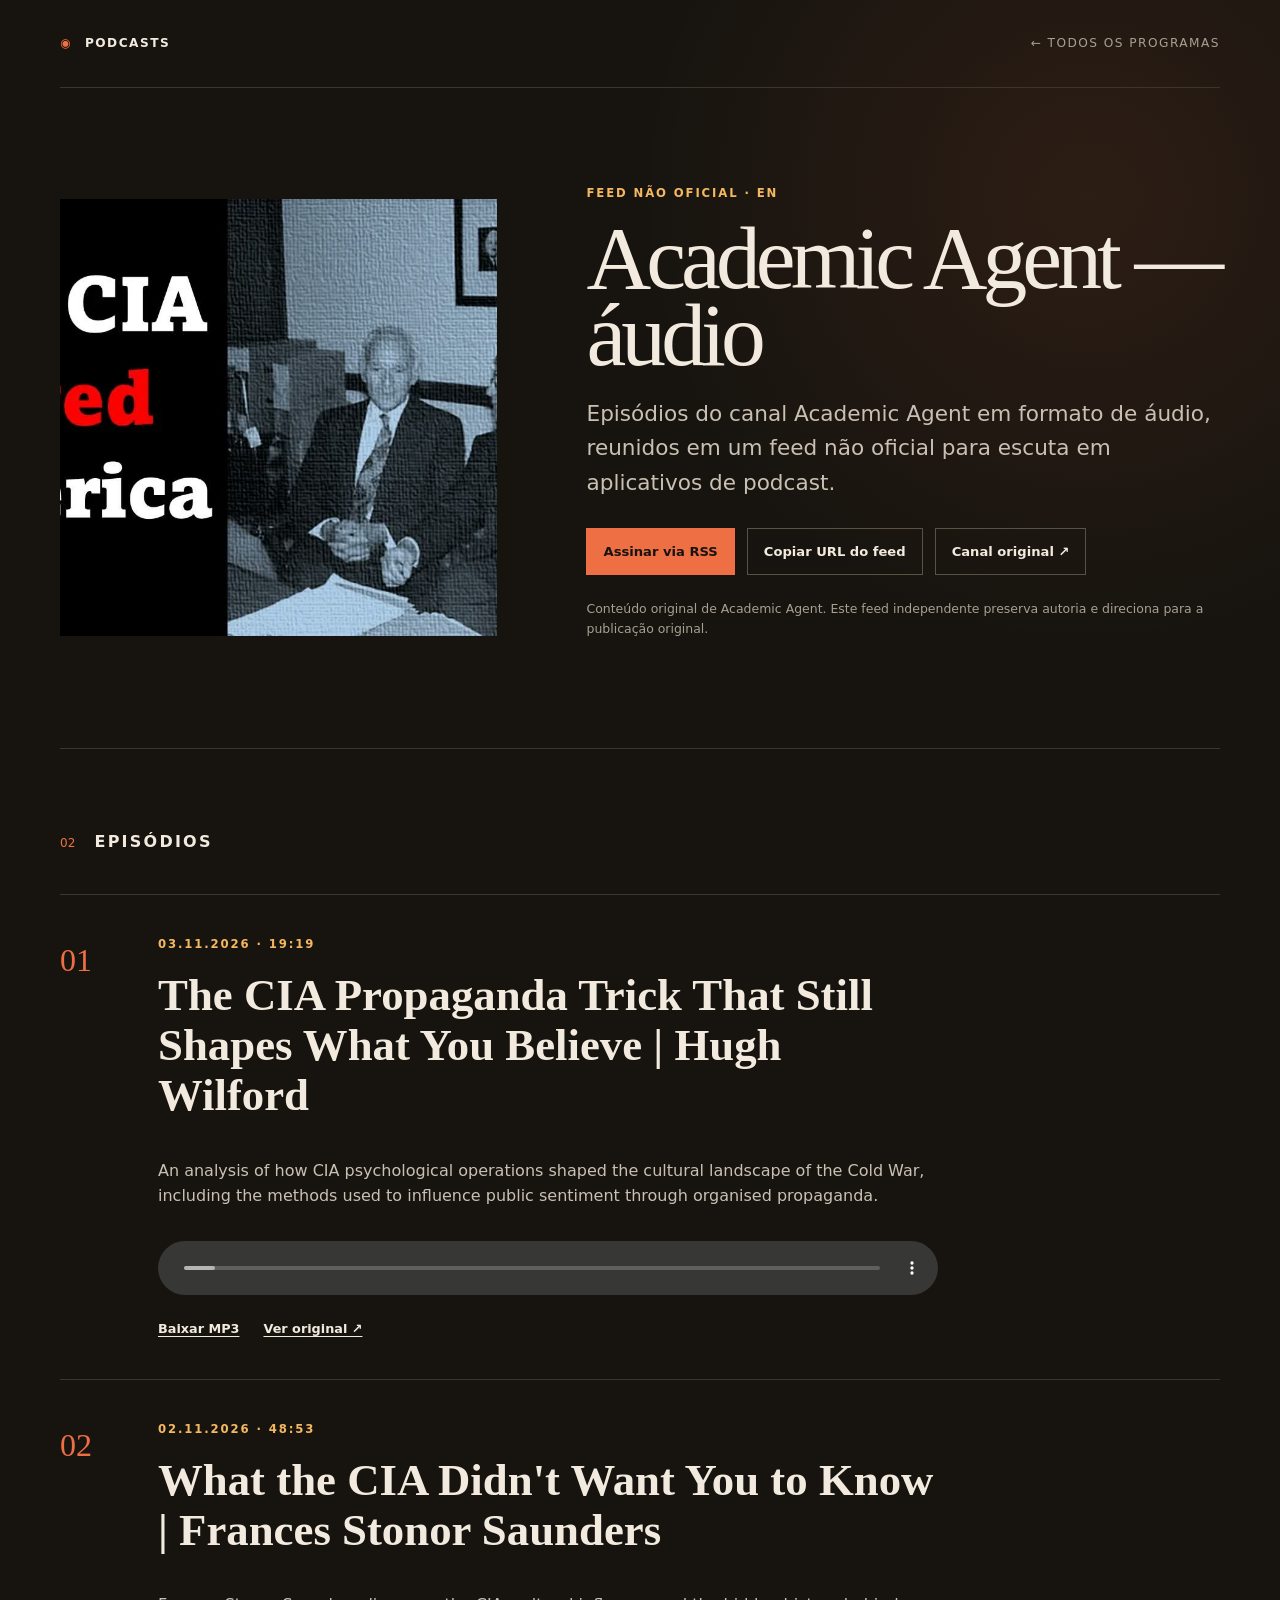
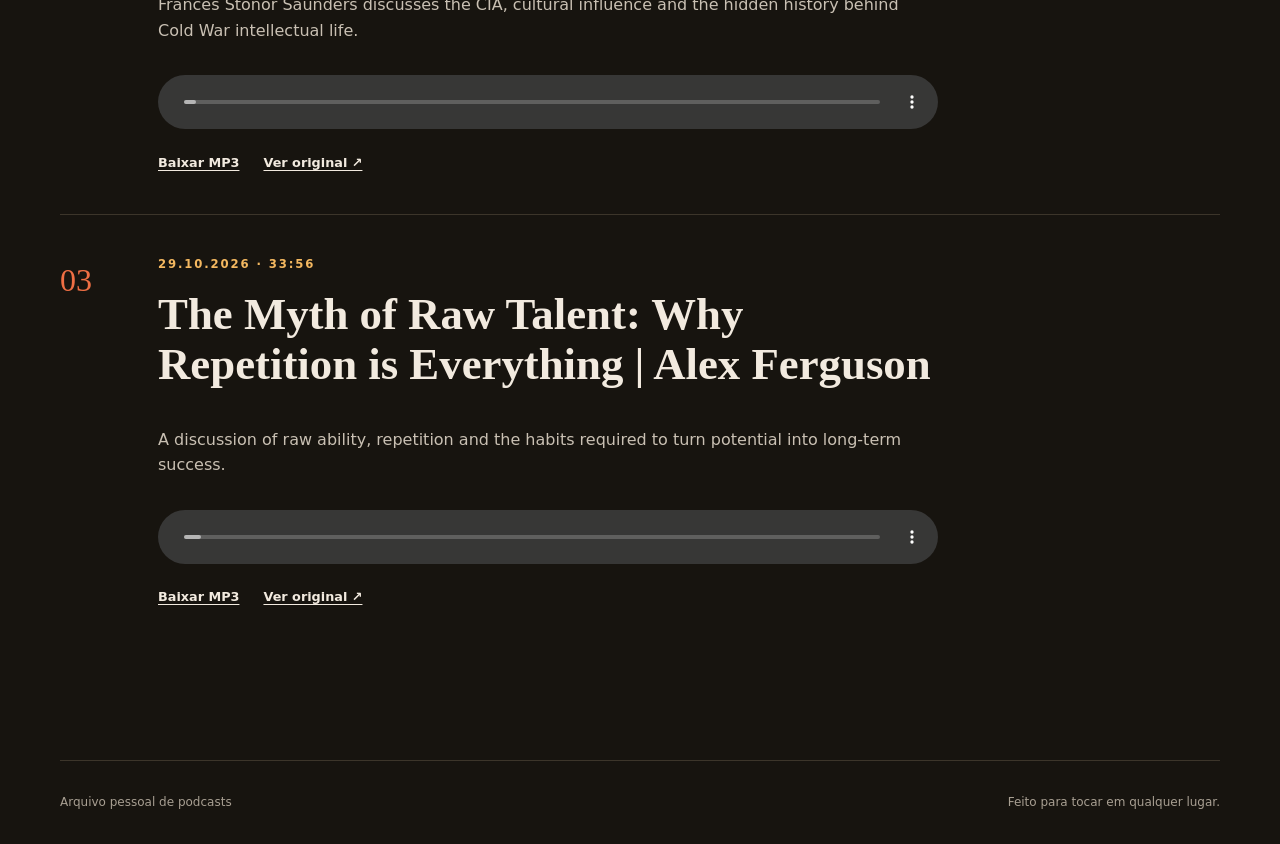
==== podcasts/academic-agent/index.html @ 00fd7386 "Publish Academic Agent podcast feed" ====
<!doctype html>
<html lang="pt-BR">
<head>
  <meta charset="utf-8">
  <meta name="viewport" content="width=device-width, initial-scale=1">
  <meta name="description" content="Episódios do canal Academic Agent em formato de áudio, reunidos em um feed não oficial para escuta em aplicativos de podcast.">
  <meta name="theme-color" content="#17140f">
  <title>Academic Agent — áudio</title>
  <link rel="stylesheet" href="../../assets/style.css">
</head>
<body>
  <a class="skip-link" href="#conteudo">Ir para o conteúdo</a>
  
  <header class="masthead">
    <a class="brand" href="../../"><span class="signal">◉</span> PODCASTS</a>
    <a class="back" href="../../">← Todos os programas</a>
  </header>
  <main id="conteudo">
    <section class="podcast-hero">
      <img src="media/Z9r53a1h7Ns.jpg" alt="Capa de Academic Agent — áudio">
      <div>
        <p class="kicker">Feed não oficial · EN</p>
        <h1>Academic Agent — áudio</h1>
        <p class="intro">Episódios do canal Academic Agent em formato de áudio, reunidos em um feed não oficial para escuta em aplicativos de podcast.</p>
        <div class="actions">
          <a class="button primary" href="feed.xml">Assinar via RSS</a>
          <button class="button" type="button" data-copy="https://brunosprak.github.io/podcasts/podcasts/academic-agent/feed.xml">Copiar URL do feed</button>
          <a class="button" href="https://www.youtube.com/channel/UCyawG3aTE7RmNQcFQskDWcw" target="_blank" rel="noopener">Canal original ↗</a>
        </div>
        <p class="disclaimer">Conteúdo original de Academic Agent. Este feed independente preserva autoria e direciona para a publicação original.</p>
      </div>
    </section>
    <section class="episodes" aria-labelledby="episodes-title">
      <div class="section-heading"><span>02</span><h2 id="episodes-title">Episódios</h2></div>
      
        <article class="episode">
          <div class="episode-number">01</div>
          <div class="episode-main">
            <p class="episode-meta"><time datetime="2026-11-03T00:00:00Z">03.11.2026</time> · 19:19</p>
            <h2>The CIA Propaganda Trick That Still Shapes What You Believe | Hugh Wilford</h2>
            <p>An analysis of how CIA psychological operations shaped the cultural landscape of the Cold War, including the methods used to influence public sentiment through organised propaganda.</p>
            <audio controls preload="metadata" src="media/Z9r53a1h7Ns.mp3">
              Seu navegador não suporta áudio HTML5.
            </audio>
            <div class="episode-links">
              <a href="media/Z9r53a1h7Ns.mp3" download>Baixar MP3</a>
              <a href="https://www.youtube.com/watch?v=Z9r53a1h7Ns" target="_blank" rel="noopener">Ver original ↗</a>
            </div>
          </div>
        </article>
        <article class="episode">
          <div class="episode-number">02</div>
          <div class="episode-main">
            <p class="episode-meta"><time datetime="2026-11-02T00:00:00Z">02.11.2026</time> · 48:53</p>
            <h2>What the CIA Didn&#x27;t Want You to Know | Frances Stonor Saunders</h2>
            <p>Frances Stonor Saunders discusses the CIA, cultural influence and the hidden history behind Cold War intellectual life.</p>
            <audio controls preload="metadata" src="media/NIOgg8N3wXU.mp3">
              Seu navegador não suporta áudio HTML5.
            </audio>
            <div class="episode-links">
              <a href="media/NIOgg8N3wXU.mp3" download>Baixar MP3</a>
              <a href="https://www.youtube.com/watch?v=NIOgg8N3wXU" target="_blank" rel="noopener">Ver original ↗</a>
            </div>
          </div>
        </article>
        <article class="episode">
          <div class="episode-number">03</div>
          <div class="episode-main">
            <p class="episode-meta"><time datetime="2026-10-29T00:00:00Z">29.10.2026</time> · 33:56</p>
            <h2>The Myth of Raw Talent: Why Repetition is Everything | Alex Ferguson</h2>
            <p>A discussion of raw ability, repetition and the habits required to turn potential into long-term success.</p>
            <audio controls preload="metadata" src="media/6lKrjvq8srg.mp3">
              Seu navegador não suporta áudio HTML5.
            </audio>
            <div class="episode-links">
              <a href="media/6lKrjvq8srg.mp3" download>Baixar MP3</a>
              <a href="https://www.youtube.com/watch?v=6lKrjvq8srg" target="_blank" rel="noopener">Ver original ↗</a>
            </div>
          </div>
        </article>
    </section>
  </main>
  <script src="../../assets/site.js"></script>
  <script type="application/ld+json">{"@context": "https://schema.org", "@type": "PodcastSeries", "name": "Academic Agent — áudio", "description": "Episódios do canal Academic Agent em formato de áudio, reunidos em um feed não oficial para escuta em aplicativos de podcast.", "url": "https://brunosprak.github.io/podcasts/podcasts/academic-agent/", "webFeed": "https://brunosprak.github.io/podcasts/podcasts/academic-agent/feed.xml", "author": {"@type": "Person", "name": "Academic Agent"}}</script>
  <footer><span>Arquivo pessoal de podcasts</span><span>Feito para tocar em qualquer lugar.</span></footer>
</body>
</html>
---- assets/style.css ----
:root {
  color-scheme: dark;
  --ink: #f2eadf;
  --muted: #a89f92;
  --paper: #17140f;
  --panel: #211d17;
  --line: #3c352a;
  --accent: #ef6f44;
  --accent-soft: #f4b860;
  --max: 1160px;
}

* { box-sizing: border-box; }
html { scroll-behavior: smooth; }
body {
  margin: 0;
  color: var(--ink);
  background: radial-gradient(circle at 85% 8%, rgba(239, 111, 68, .10), transparent 28rem), var(--paper);
  font-family: Inter, ui-sans-serif, system-ui, -apple-system, BlinkMacSystemFont, "Segoe UI", sans-serif;
  line-height: 1.6;
}
a { color: inherit; }
img { display: block; max-width: 100%; }
.skip-link { position: fixed; left: 1rem; top: -5rem; z-index: 20; padding: .7rem 1rem; background: var(--ink); color: var(--paper); }
.skip-link:focus { top: 1rem; }
.masthead, main, footer { width: min(calc(100% - 2.5rem), var(--max)); margin-inline: auto; }
.masthead { min-height: 88px; display: flex; align-items: center; justify-content: space-between; border-bottom: 1px solid var(--line); font-size: .76rem; letter-spacing: .12em; text-transform: uppercase; }
.brand { font-weight: 800; text-decoration: none; }
.signal { color: var(--accent); margin-right: .45rem; }
.edition, .back { color: var(--muted); }
.back { text-decoration: none; }
.back:hover { color: var(--ink); }
.hero { min-height: 64vh; display: grid; align-content: center; padding: 6rem 0; border-bottom: 1px solid var(--line); }
.kicker, .eyebrow, .episode-meta { margin: 0 0 1rem; color: var(--accent-soft); font-size: .73rem; font-weight: 750; letter-spacing: .16em; text-transform: uppercase; }
h1, h2, p { margin-top: 0; }
.hero h1, .podcast-hero h1 { max-width: 950px; margin-bottom: 1.75rem; font-family: Georgia, "Times New Roman", serif; font-size: clamp(3.8rem, 10vw, 8.6rem); font-weight: 400; letter-spacing: -.055em; line-height: .86; }
.hero h1 em { color: var(--accent); font-weight: 400; }
.intro { max-width: 690px; margin-bottom: 0; color: #c9c0b3; font-size: clamp(1.05rem, 2vw, 1.35rem); }
.catalog, .episodes { padding: 5rem 0 7rem; }
.section-heading { display: flex; align-items: baseline; gap: 1.2rem; margin-bottom: 2.5rem; }
.section-heading span { color: var(--accent); font-size: .75rem; }
.section-heading h2 { margin: 0; font-size: 1rem; letter-spacing: .14em; text-transform: uppercase; }
.show-card { display: grid; grid-template-columns: minmax(220px, 420px) 1fr; gap: clamp(2rem, 6vw, 6rem); padding: 2rem; background: var(--panel); border: 1px solid var(--line); }
.cover-link { align-self: start; overflow: hidden; }
.cover-link img { width: 100%; aspect-ratio: 16 / 9; object-fit: cover; transition: transform .4s ease; }
.cover-link:hover img { transform: scale(1.025); }
.show-copy { align-self: center; }
.show-copy h2 { font-family: Georgia, serif; font-size: clamp(2rem, 4vw, 3.4rem); line-height: 1; }
.show-copy h2 a { text-decoration: none; }
.show-copy > p:not(.eyebrow) { color: #c9c0b3; }
.latest { padding-top: 1rem; border-top: 1px solid var(--line); font-size: .9rem; }
.actions { display: flex; flex-wrap: wrap; gap: .75rem; margin-top: 1.75rem; }
.button { appearance: none; padding: .75rem 1rem; color: var(--ink); background: transparent; border: 1px solid #5a5144; border-radius: 0; font: inherit; font-size: .82rem; font-weight: 700; text-decoration: none; cursor: pointer; }
.button:hover, .button:focus-visible { border-color: var(--ink); }
.button.primary { color: #17140f; background: var(--accent); border-color: var(--accent); }
.button.primary:hover { background: #ff8358; }
.podcast-hero { display: grid; grid-template-columns: minmax(280px, 1fr) 1.45fr; gap: clamp(2.5rem, 7vw, 7rem); align-items: center; padding: 6rem 0; border-bottom: 1px solid var(--line); }
.podcast-hero > img { width: 100%; aspect-ratio: 1; object-fit: cover; }
.podcast-hero h1 { margin-bottom: 1.5rem; font-size: clamp(3.2rem, 7vw, 6.8rem); }
.disclaimer { margin-top: 1.5rem; color: var(--muted); font-size: .78rem; }
.episode { display: grid; grid-template-columns: 74px minmax(0, 780px); gap: 1.5rem; padding: 2.5rem 0; border-top: 1px solid var(--line); }
.episode-number { color: var(--accent); font-family: Georgia, serif; font-size: 2rem; }
.episode h2 { font-family: Georgia, serif; font-size: clamp(1.75rem, 4vw, 2.8rem); line-height: 1.12; }
.episode p:not(.episode-meta) { color: #c9c0b3; }
.episode audio { width: 100%; margin-top: 1rem; accent-color: var(--accent); }
.episode-links { display: flex; gap: 1.5rem; margin-top: 1rem; font-size: .8rem; font-weight: 700; }
.episode-links a { text-underline-offset: .2rem; }
footer { display: flex; justify-content: space-between; gap: 1rem; padding: 2rem 0; color: var(--muted); border-top: 1px solid var(--line); font-size: .75rem; }

@media (max-width: 760px) {
  .edition { display: none; }
  .hero { min-height: 56vh; }
  .hero h1 { font-size: clamp(3.5rem, 18vw, 6rem); }
  .show-card, .podcast-hero { grid-template-columns: 1fr; }
  .show-card { padding: 1rem; }
  .podcast-hero { padding: 3rem 0; }
  .podcast-hero > img { aspect-ratio: 16 / 9; }
  .episode { grid-template-columns: 44px minmax(0, 1fr); }
  footer { flex-direction: column; }
}

@media (prefers-reduced-motion: reduce) {
  *, *::before, *::after { scroll-behavior: auto !important; transition: none !important; }
}
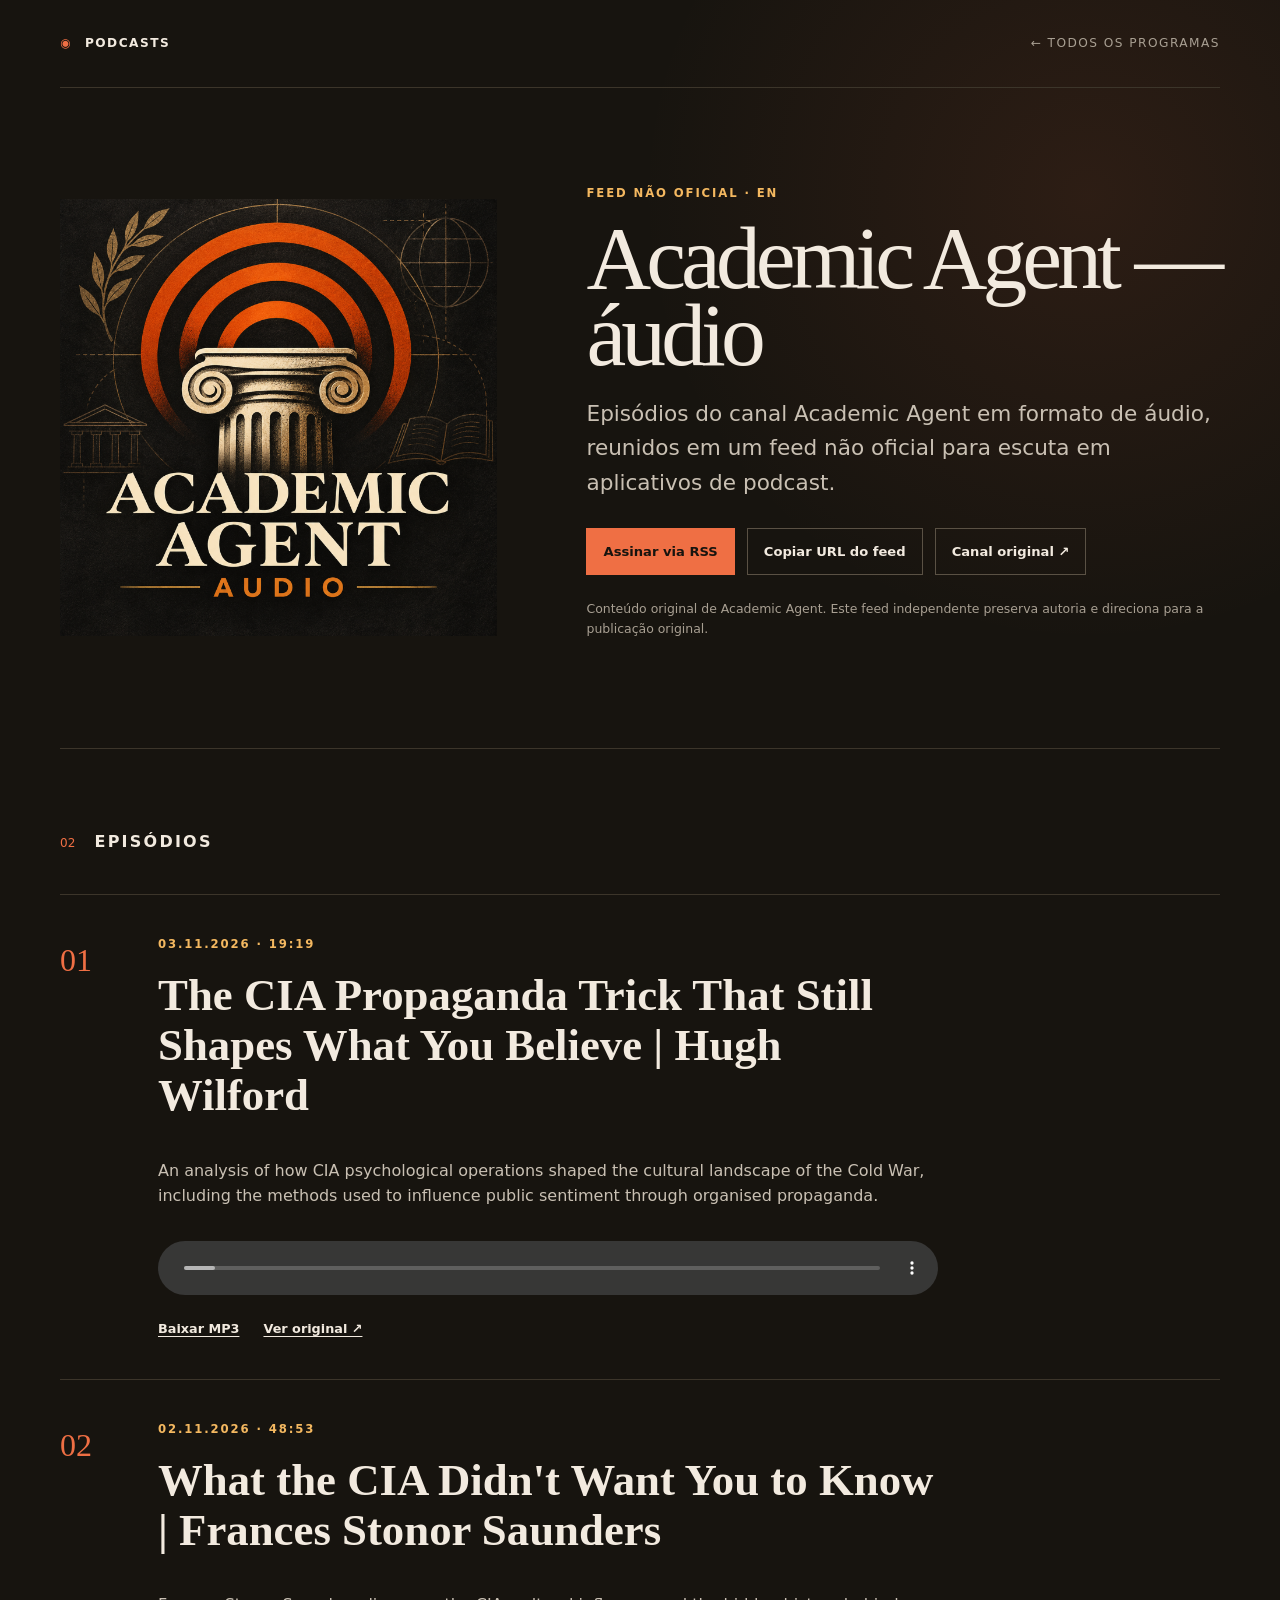
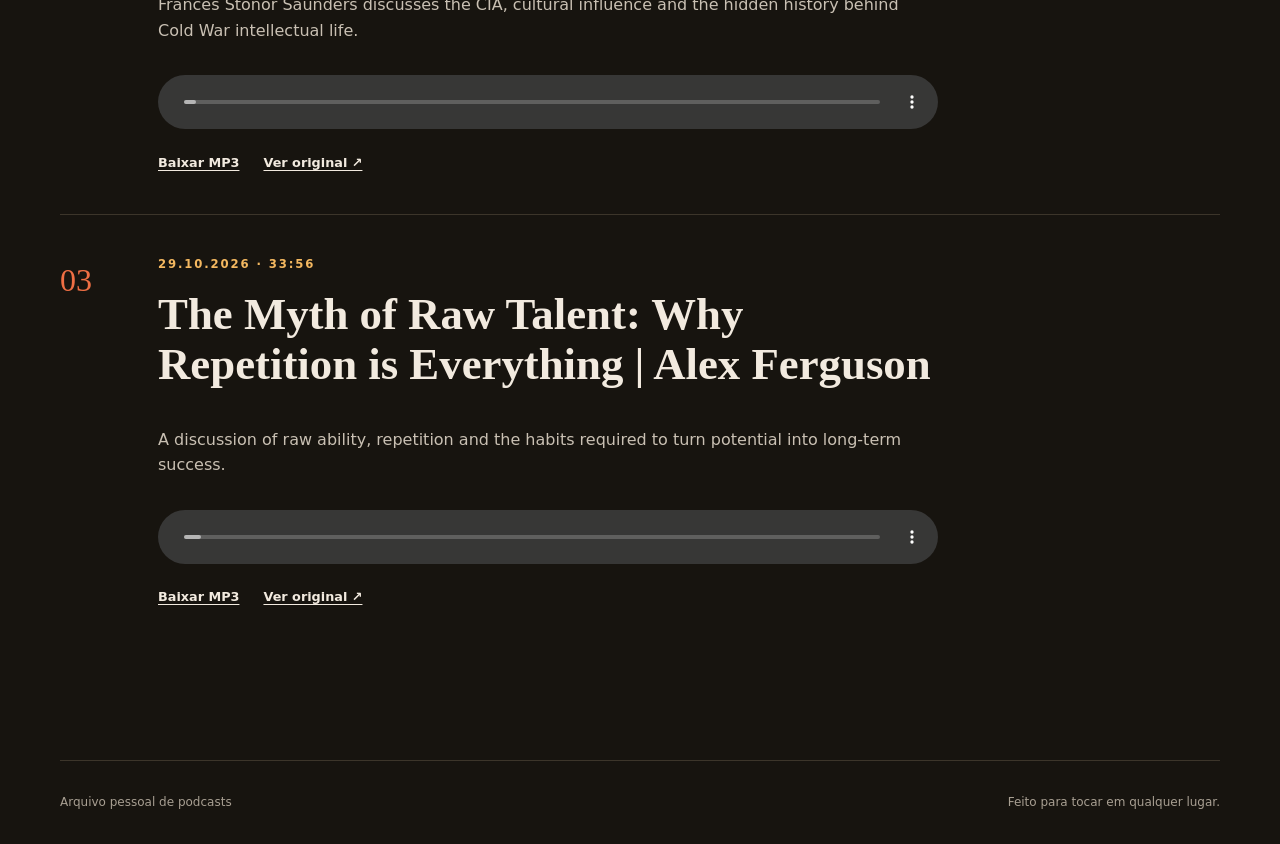
==== commit 5c1bfc81: "Add square podcast artwork" ====
--- a/podcasts/academic-agent/index.html
+++ b/podcasts/academic-agent/index.html
@@ -17,7 +17,7 @@
   </header>
   <main id="conteudo">
     <section class="podcast-hero">
-      <img src="media/Z9r53a1h7Ns.jpg" alt="Capa de Academic Agent — áudio">
+      <img src="media/artwork.png" alt="Capa de Academic Agent — áudio">
       <div>
         <p class="kicker">Feed não oficial · EN</p>
         <h1>Academic Agent — áudio</h1>
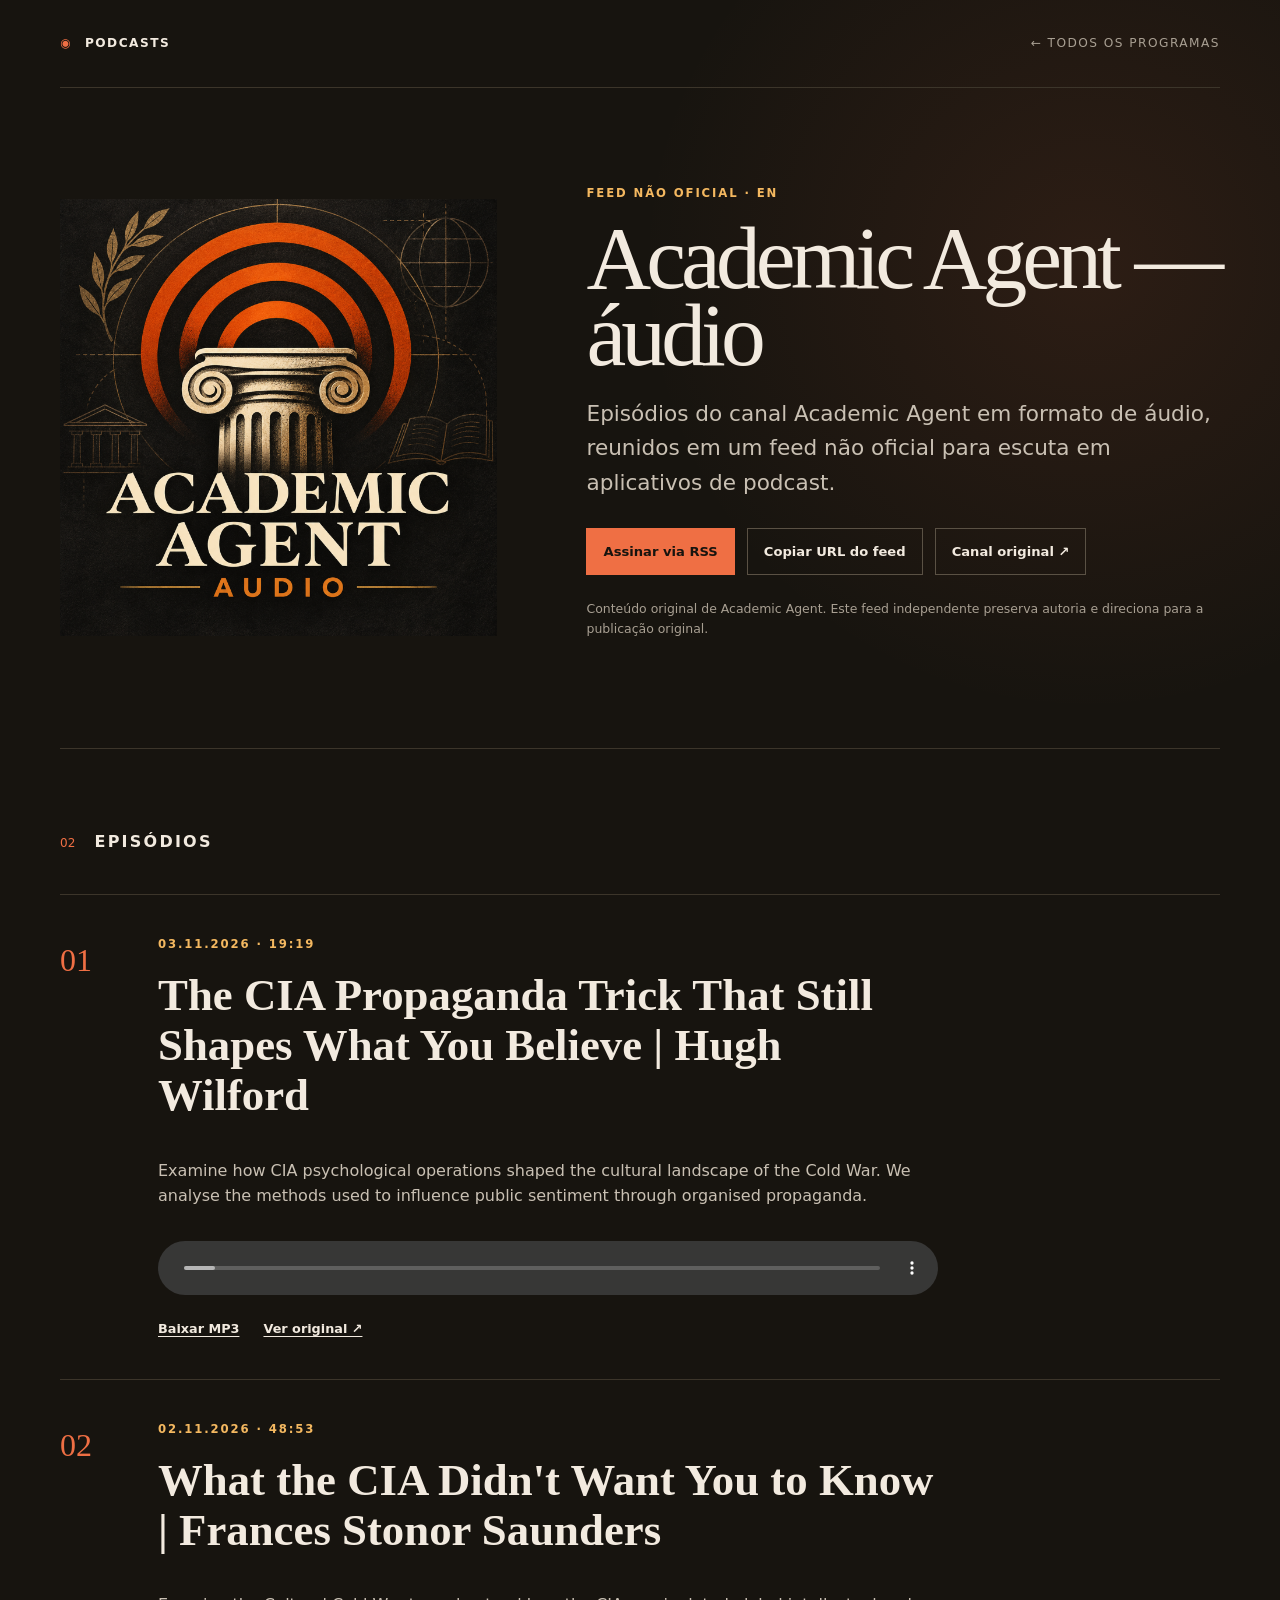
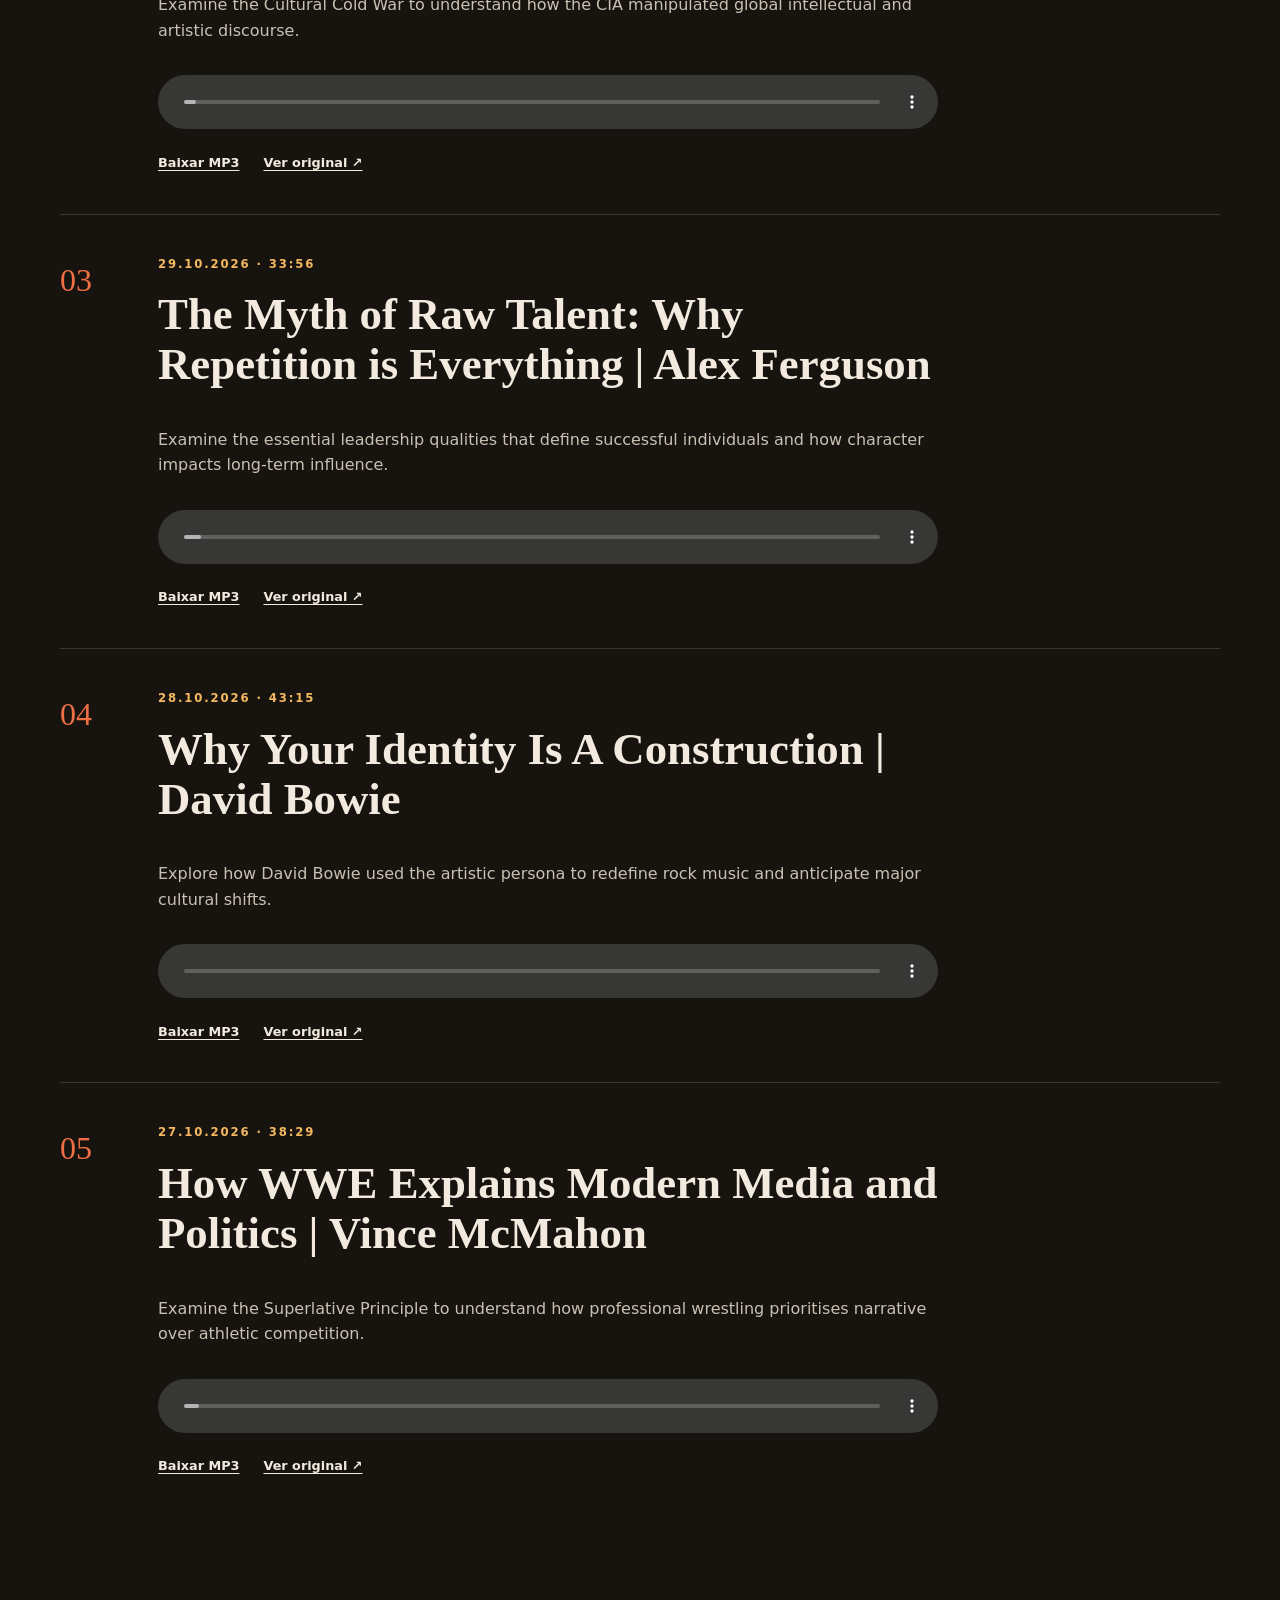
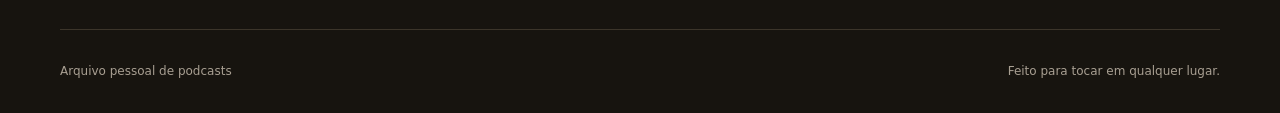
==== commit b38d111e: "Keep a rolling five-episode podcast feed" ====
--- a/podcasts/academic-agent/index.html
+++ b/podcasts/academic-agent/index.html
@@ -38,7 +38,7 @@
           <div class="episode-main">
             <p class="episode-meta"><time datetime="2026-11-03T00:00:00Z">03.11.2026</time> · 19:19</p>
             <h2>The CIA Propaganda Trick That Still Shapes What You Believe | Hugh Wilford</h2>
-            <p>An analysis of how CIA psychological operations shaped the cultural landscape of the Cold War, including the methods used to influence public sentiment through organised propaganda.</p>
+            <p>Examine how CIA psychological operations shaped the cultural landscape of the Cold War. We analyse the methods used to influence public sentiment through organised propaganda.</p>
             <audio controls preload="metadata" src="media/Z9r53a1h7Ns.mp3">
               Seu navegador não suporta áudio HTML5.
             </audio>
@@ -53,7 +53,7 @@
           <div class="episode-main">
             <p class="episode-meta"><time datetime="2026-11-02T00:00:00Z">02.11.2026</time> · 48:53</p>
             <h2>What the CIA Didn&#x27;t Want You to Know | Frances Stonor Saunders</h2>
-            <p>Frances Stonor Saunders discusses the CIA, cultural influence and the hidden history behind Cold War intellectual life.</p>
+            <p>Examine the Cultural Cold War to understand how the CIA manipulated global intellectual and artistic discourse.</p>
             <audio controls preload="metadata" src="media/NIOgg8N3wXU.mp3">
               Seu navegador não suporta áudio HTML5.
             </audio>
@@ -68,13 +68,43 @@
           <div class="episode-main">
             <p class="episode-meta"><time datetime="2026-10-29T00:00:00Z">29.10.2026</time> · 33:56</p>
             <h2>The Myth of Raw Talent: Why Repetition is Everything | Alex Ferguson</h2>
-            <p>A discussion of raw ability, repetition and the habits required to turn potential into long-term success.</p>
+            <p>Examine the essential leadership qualities that define successful individuals and how character impacts long-term influence.</p>
             <audio controls preload="metadata" src="media/6lKrjvq8srg.mp3">
               Seu navegador não suporta áudio HTML5.
             </audio>
             <div class="episode-links">
               <a href="media/6lKrjvq8srg.mp3" download>Baixar MP3</a>
               <a href="https://www.youtube.com/watch?v=6lKrjvq8srg" target="_blank" rel="noopener">Ver original ↗</a>
+            </div>
+          </div>
+        </article>
+        <article class="episode">
+          <div class="episode-number">04</div>
+          <div class="episode-main">
+            <p class="episode-meta"><time datetime="2026-10-28T00:00:00Z">28.10.2026</time> · 43:15</p>
+            <h2>Why Your Identity Is A Construction | David Bowie</h2>
+            <p>Explore how David Bowie used the artistic persona to redefine rock music and anticipate major cultural shifts.</p>
+            <audio controls preload="metadata" src="media/R20o2fbx5pQ.mp3">
+              Seu navegador não suporta áudio HTML5.
+            </audio>
+            <div class="episode-links">
+              <a href="media/R20o2fbx5pQ.mp3" download>Baixar MP3</a>
+              <a href="https://www.youtube.com/watch?v=R20o2fbx5pQ" target="_blank" rel="noopener">Ver original ↗</a>
+            </div>
+          </div>
+        </article>
+        <article class="episode">
+          <div class="episode-number">05</div>
+          <div class="episode-main">
+            <p class="episode-meta"><time datetime="2026-10-27T00:00:00Z">27.10.2026</time> · 38:29</p>
+            <h2>How WWE Explains Modern Media and Politics | Vince McMahon</h2>
+            <p>Examine the Superlative Principle to understand how professional wrestling prioritises narrative over athletic competition.</p>
+            <audio controls preload="metadata" src="media/tI1m5vQrxrE.mp3">
+              Seu navegador não suporta áudio HTML5.
+            </audio>
+            <div class="episode-links">
+              <a href="media/tI1m5vQrxrE.mp3" download>Baixar MP3</a>
+              <a href="https://www.youtube.com/watch?v=tI1m5vQrxrE" target="_blank" rel="noopener">Ver original ↗</a>
             </div>
           </div>
         </article>
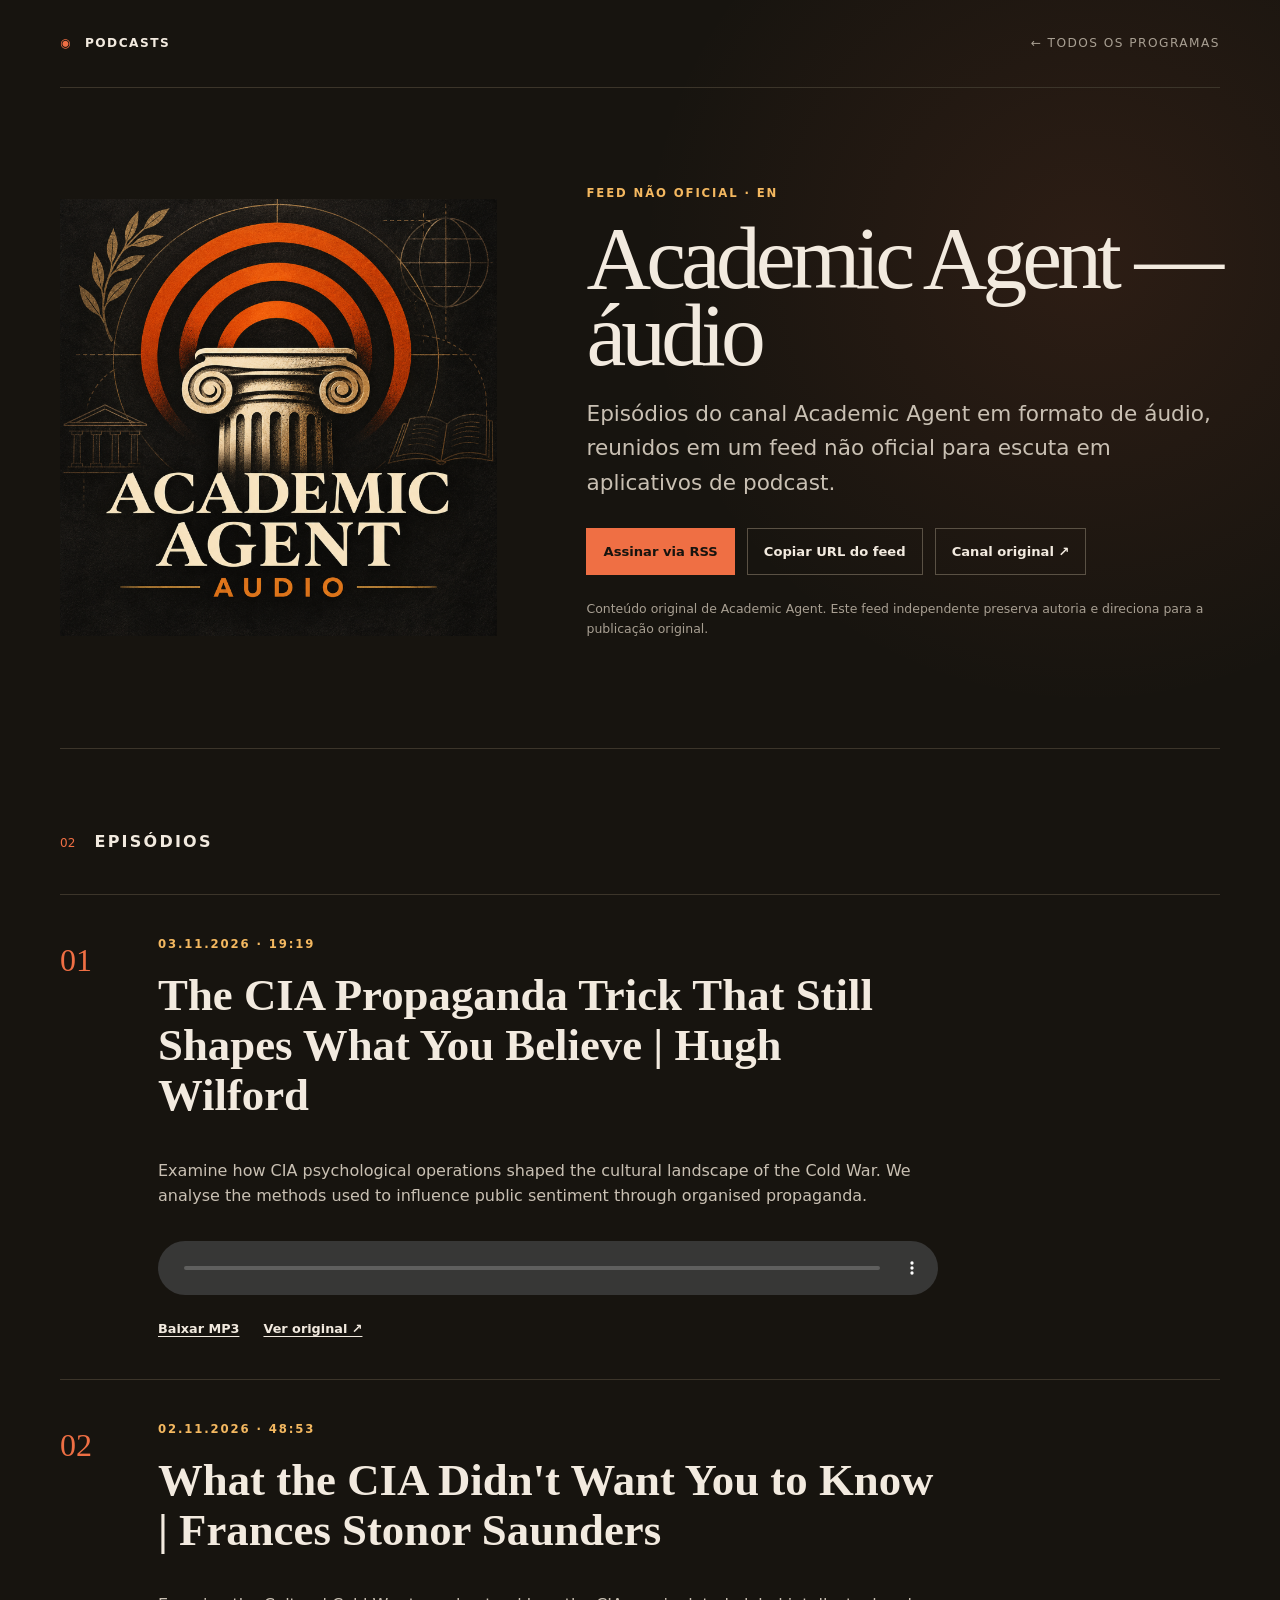
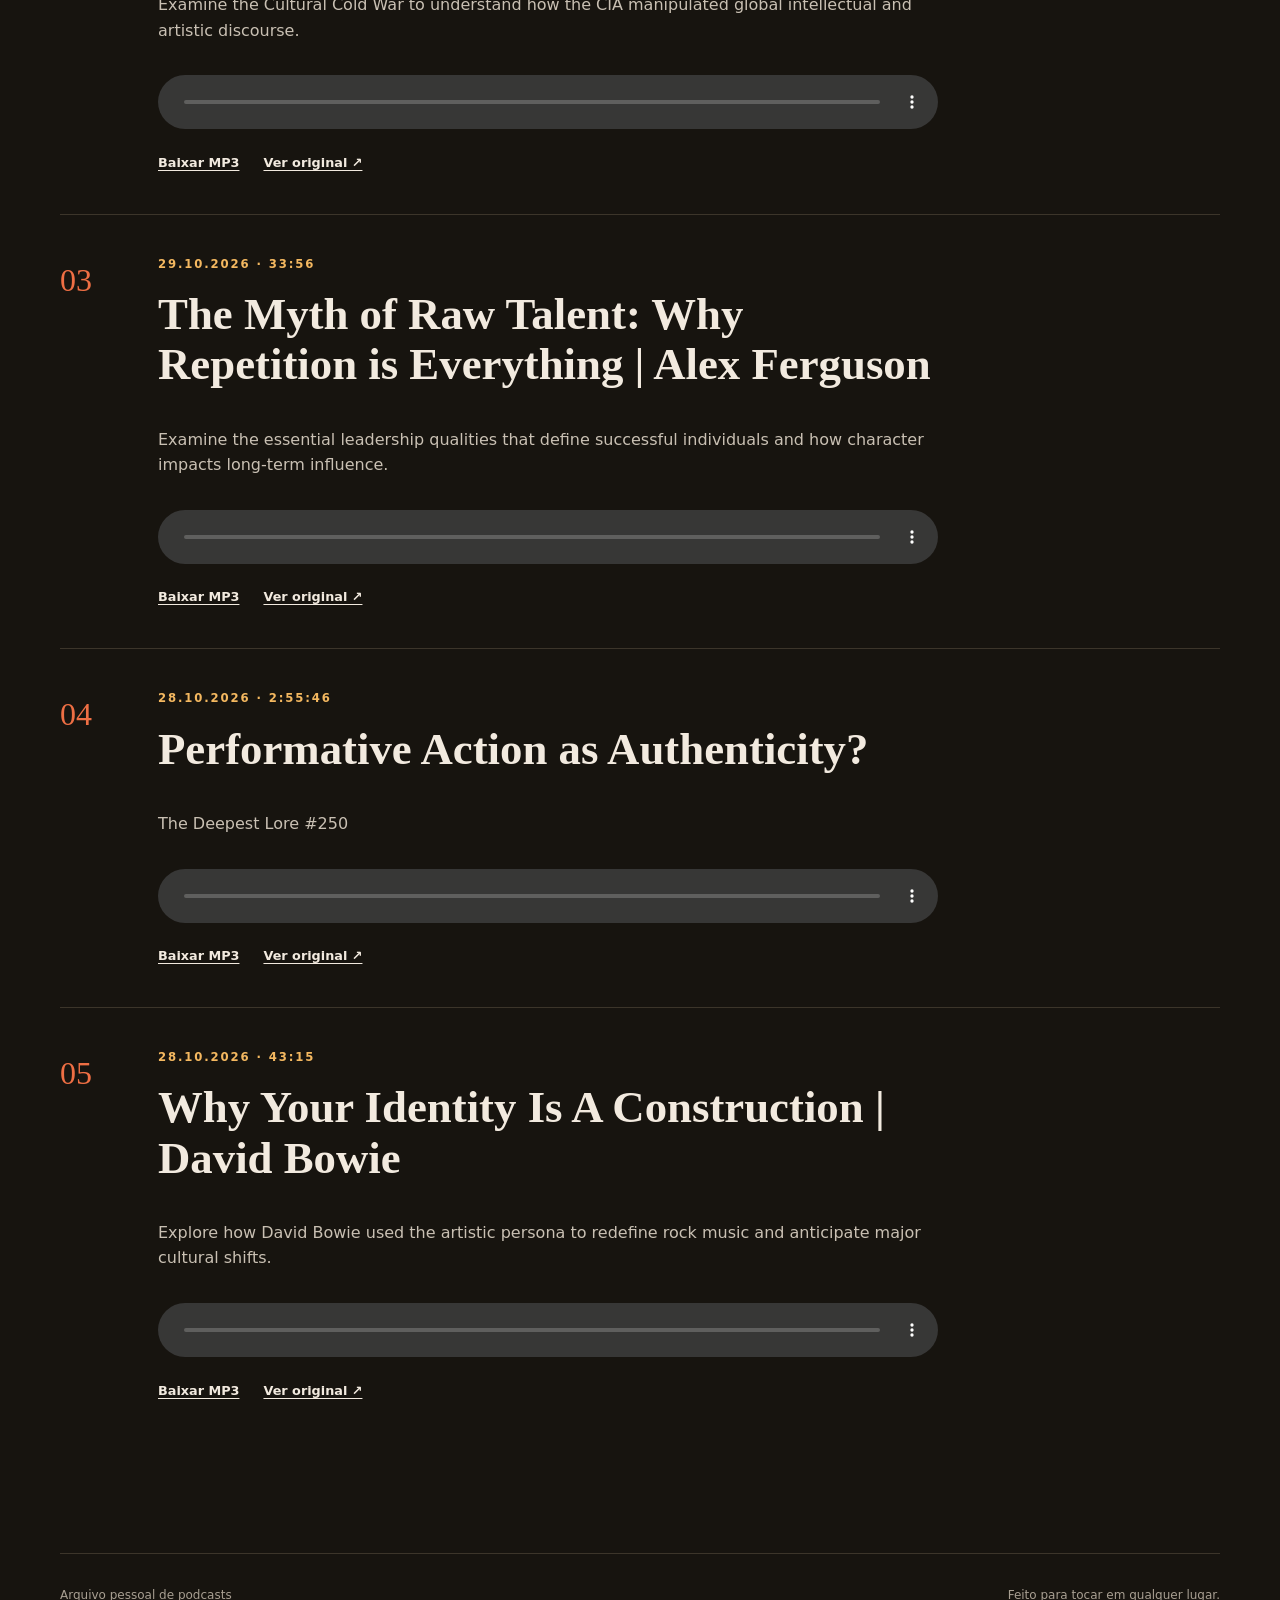
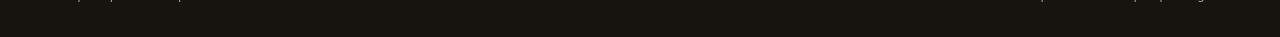
==== commit 64a20ed0: "Publish podcast from transient Pages artifacts" ====
--- a/podcasts/academic-agent/index.html
+++ b/podcasts/academic-agent/index.html
@@ -36,7 +36,7 @@
         <article class="episode">
           <div class="episode-number">01</div>
           <div class="episode-main">
-            <p class="episode-meta"><time datetime="2026-11-03T00:00:00Z">03.11.2026</time> · 19:19</p>
+            <p class="episode-meta"><time datetime="2026-11-03T09:00:02+00:00">03.11.2026</time> · 19:19</p>
             <h2>The CIA Propaganda Trick That Still Shapes What You Believe | Hugh Wilford</h2>
             <p>Examine how CIA psychological operations shaped the cultural landscape of the Cold War. We analyse the methods used to influence public sentiment through organised propaganda.</p>
             <audio controls preload="metadata" src="media/Z9r53a1h7Ns.mp3">
@@ -51,7 +51,7 @@
         <article class="episode">
           <div class="episode-number">02</div>
           <div class="episode-main">
-            <p class="episode-meta"><time datetime="2026-11-02T00:00:00Z">02.11.2026</time> · 48:53</p>
+            <p class="episode-meta"><time datetime="2026-11-02T09:00:25+00:00">02.11.2026</time> · 48:53</p>
             <h2>What the CIA Didn&#x27;t Want You to Know | Frances Stonor Saunders</h2>
             <p>Examine the Cultural Cold War to understand how the CIA manipulated global intellectual and artistic discourse.</p>
             <audio controls preload="metadata" src="media/NIOgg8N3wXU.mp3">
@@ -66,7 +66,7 @@
         <article class="episode">
           <div class="episode-number">03</div>
           <div class="episode-main">
-            <p class="episode-meta"><time datetime="2026-10-29T00:00:00Z">29.10.2026</time> · 33:56</p>
+            <p class="episode-meta"><time datetime="2026-10-29T00:00:09+00:00">29.10.2026</time> · 33:56</p>
             <h2>The Myth of Raw Talent: Why Repetition is Everything | Alex Ferguson</h2>
             <p>Examine the essential leadership qualities that define successful individuals and how character impacts long-term influence.</p>
             <audio controls preload="metadata" src="media/6lKrjvq8srg.mp3">
@@ -81,7 +81,22 @@
         <article class="episode">
           <div class="episode-number">04</div>
           <div class="episode-main">
-            <p class="episode-meta"><time datetime="2026-10-28T00:00:00Z">28.10.2026</time> · 43:15</p>
+            <p class="episode-meta"><time datetime="2026-10-28T17:10:01+00:00">28.10.2026</time> · 2:55:46</p>
+            <h2>Performative Action as Authenticity?</h2>
+            <p>The Deepest Lore #250</p>
+            <audio controls preload="metadata" src="media/CxdGc9OTgXI.mp3">
+              Seu navegador não suporta áudio HTML5.
+            </audio>
+            <div class="episode-links">
+              <a href="media/CxdGc9OTgXI.mp3" download>Baixar MP3</a>
+              <a href="https://www.youtube.com/watch?v=CxdGc9OTgXI" target="_blank" rel="noopener">Ver original ↗</a>
+            </div>
+          </div>
+        </article>
+        <article class="episode">
+          <div class="episode-number">05</div>
+          <div class="episode-main">
+            <p class="episode-meta"><time datetime="2026-10-28T09:00:34+00:00">28.10.2026</time> · 43:15</p>
             <h2>Why Your Identity Is A Construction | David Bowie</h2>
             <p>Explore how David Bowie used the artistic persona to redefine rock music and anticipate major cultural shifts.</p>
             <audio controls preload="metadata" src="media/R20o2fbx5pQ.mp3">
@@ -93,21 +108,6 @@
             </div>
           </div>
         </article>
-        <article class="episode">
-          <div class="episode-number">05</div>
-          <div class="episode-main">
-            <p class="episode-meta"><time datetime="2026-10-27T00:00:00Z">27.10.2026</time> · 38:29</p>
-            <h2>How WWE Explains Modern Media and Politics | Vince McMahon</h2>
-            <p>Examine the Superlative Principle to understand how professional wrestling prioritises narrative over athletic competition.</p>
-            <audio controls preload="metadata" src="media/tI1m5vQrxrE.mp3">
-              Seu navegador não suporta áudio HTML5.
-            </audio>
-            <div class="episode-links">
-              <a href="media/tI1m5vQrxrE.mp3" download>Baixar MP3</a>
-              <a href="https://www.youtube.com/watch?v=tI1m5vQrxrE" target="_blank" rel="noopener">Ver original ↗</a>
-            </div>
-          </div>
-        </article>
     </section>
   </main>
   <script src="../../assets/site.js"></script>
